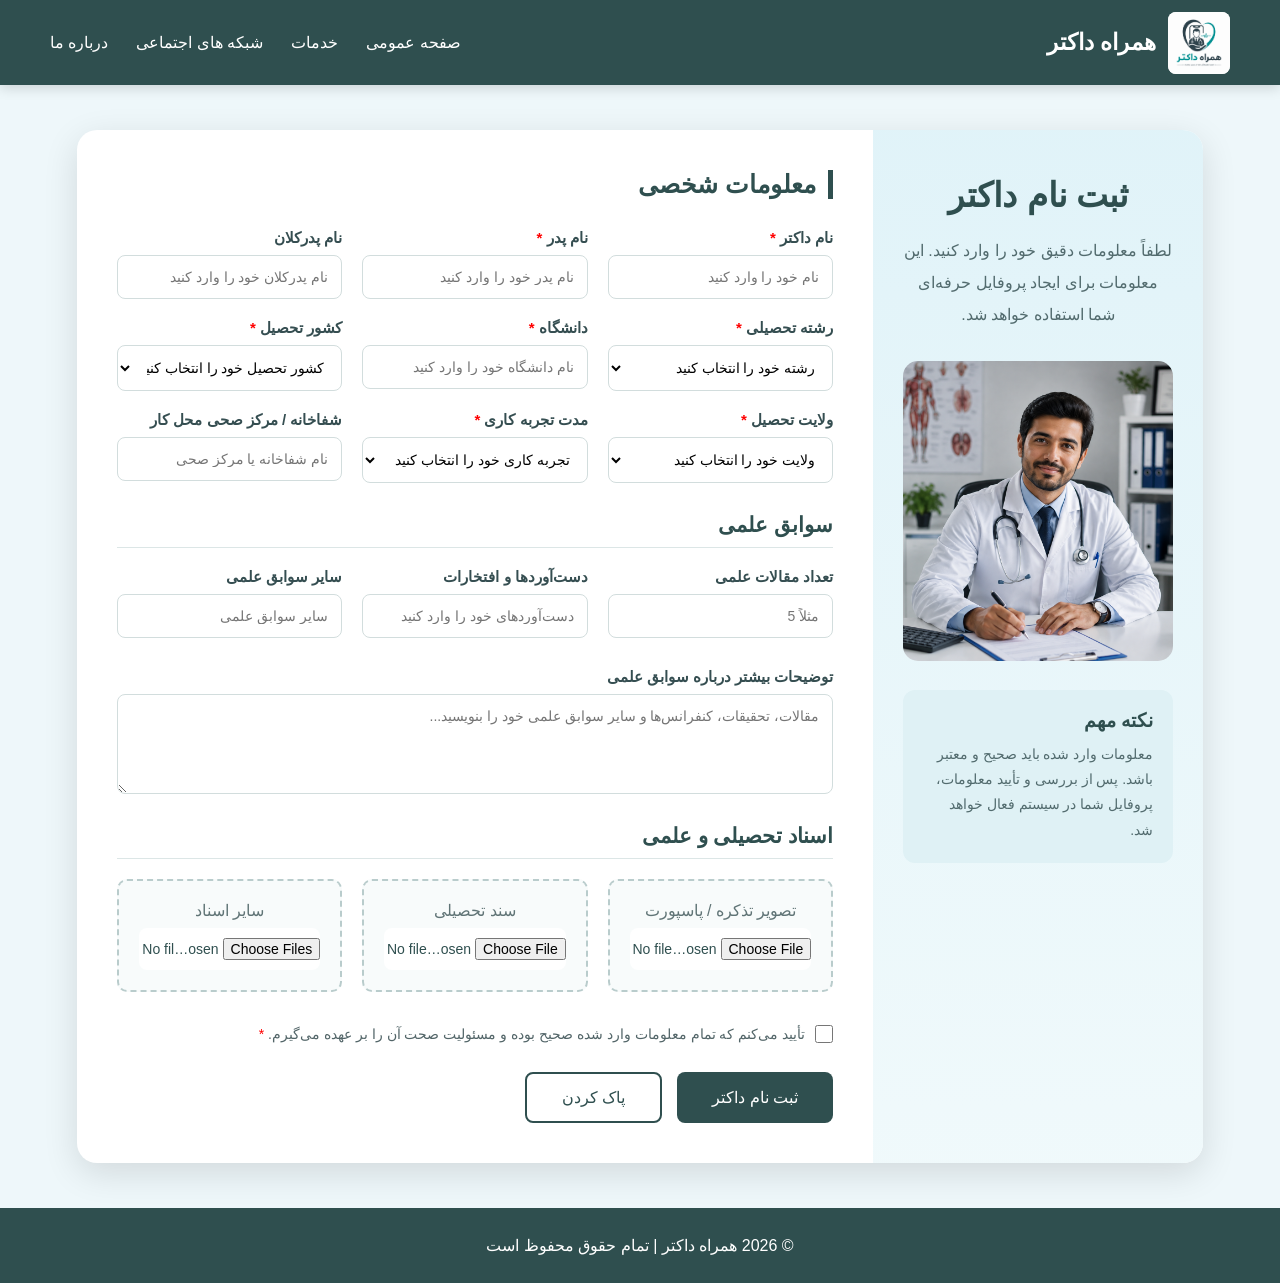
==== Front_web/doctor register/doctor_register.html @ e0de3b91 "front-end Add project file" ====
<!DOCTYPE html>
<html lang="fa" dir="rtl">

<head>
    <meta charset="UTF-8">
    <meta name="viewport" content="width=device-width, initial-scale=1.0">
    <title>ثبت نام داکتر | همراه داکتر</title>
    <link rel="stylesheet" href="doctor_register_style.css">

<script>
    function toggleMenu() {
        const menu = document.getElementById("nav-menu");
        menu.classList.toggle("active");
    }
</script>
</head>

<body>
    <!-- 
         HEADER
     -->
    <header>
        <div class="logo-area">
            <img
                src="/logo/ChatGPT Image Aug 7, 2026, 09_49_14 PM.png"
                alt="لوگوی همراه داکتر"
                class="logo"
            >
            <h2>
                همراه داکتر
            </h2>
        </div>
        <button class="menu-btn" onclick="toggleMenu()">
            ☰
        </button>
        <nav id="nav-menu">

            <a href="/Front_web/index.html">
                صفحه عمومی
            </a>
            <a href="#services">
                خدمات
            </a>
            <a href="#">
                شبکه های اجتماعی
            </a>

            <a href="#">
                درباره ما
            </a>

        </nav>

    </header>



    <!-- 
         MAIN
    = -->

    <main>


        <div class="form-container">


            <!-- 
                 LEFT SIDE
            = -->

            <div class="side-section">


                <h1>
                    ثبت نام داکتر
                </h1>


                <p>
                    لطفاً معلومات دقیق خود را وارد کنید.
                    این معلومات برای ایجاد پروفایل حرفه‌ای
                    شما استفاده خواهد شد.
                </p>


                <img
                    src="/pictures/ChatGPT Image Aug 5, 2026, 10_25_46 PM.png"
                    alt="ثبت نام داکتر"
                    class="doctor-image"
                >


                <div class="important-note">

                    <h3>
                        نکته مهم
                    </h3>

                    <p>
                        معلومات وارد شده باید صحیح و معتبر باشد.
                        پس از بررسی و تأیید معلومات،
                        پروفایل شما در سیستم فعال خواهد شد.
                    </p>

                </div>


            </div>



            <!-- 
                 FORM
            = -->

            <div class="form-section">


                <form
                    action="#"
                    method="post"
                    enctype="multipart/form-data"
                >


                    <!-- Personal Information -->

                    <h2 class="form-title">
                        معلومات شخصی
                    </h2>


                    <div class="form-grid">


                        <div class="form-group">

                            <label>
                                نام داکتر
                                <span class="required">*</span>
                            </label>

                            <input
                                type="text"
                                name="doctor_name"
                                placeholder="نام خود را وارد کنید"
                                required
                            >

                        </div>


                        <div class="form-group">

                            <label>
                                نام پدر
                                <span class="required">*</span>
                            </label>

                            <input
                                type="text"
                                name="father_name"
                                placeholder="نام پدر خود را وارد کنید"
                                required
                            >

                        </div>


                        <div class="form-group">

                            <label>
                                نام پدرکلان
                            </label>

                            <input
                                type="text"
                                name="grandfather_name"
                                placeholder="نام پدرکلان خود را وارد کنید"
                            >

                        </div>


                        <div class="form-group">

                            <label>
                                رشته تحصیلی
                                <span class="required">*</span>
                            </label>

                            <select
                                name="specialty"
                                required
                            >

                                <option value="">
                                    رشته خود را انتخاب کنید
                                </option>

                                <option>
                                    طب عمومی
                                </option>

                                <option>
                                    داخله
                                </option>

                                <option>
                                    جراحی
                                </option>

                                <option>
                                    قلب
                                </option>

                                <option>
                                    اطفال
                                </option>

                                <option>
                                    نسایی ولادی
                                </option>

                                <option>
                                    چشم
                                </option>

                                <option>
                                    گوش و گلو
                                </option>

                                <option>
                                    جلدی
                                </option>

                            </select>

                        </div>


                        <div class="form-group">

                            <label>
                                دانشگاه
                                <span class="required">*</span>
                            </label>

                            <input
                                type="text"
                                name="university"
                                placeholder="نام دانشگاه خود را وارد کنید"
                                required
                            >

                        </div>


                        <div class="form-group">

                            <label>
                                کشور تحصیل
                                <span class="required">*</span>
                            </label>

                            <select
                                name="study_country"
                                required
                            >

                                <option value="">
                                    کشور تحصیل خود را انتخاب کنید
                                </option>

                                <option>
                                    افغانستان
                                </option>

                                <option>
                                    ایران
                                </option>

                                <option>
                                    پاکستان
                                </option>

                                <option>
                                    هند
                                </option>

                                <option>
                                    ترکیه
                                </option>

                                <option>
                                    سایر
                                </option>

                            </select>

                        </div>


                        <div class="form-group">

                            <label>
                                ولایت تحصیل
                                <span class="required">*</span>
                            </label>

                            <select
                                name="study_province"
                                required
                            >

                                <option value="">
                                    ولایت خود را انتخاب کنید
                                </option>

                                <option>
                                    کابل
                                </option>

                                <option>
                                    هرات
                                </option>

                                <option>
                                    بلخ
                                </option>

                                <option>
                                    قندهار
                                </option>

                                <option>
                                    ننگرهار
                                </option>

                                <option>
                                    سایر
                                </option>

                            </select>

                        </div>


                        <div class="form-group">

                            <label>
                                مدت تجربه کاری
                                <span class="required">*</span>
                            </label>

                            <select
                                name="experience"
                                required
                            >

                                <option value="">
                                    تجربه کاری خود را انتخاب کنید
                                </option>

                                <option>
                                    کمتر از 1 سال
                                </option>

                                <option>
                                    1 تا 3 سال
                                </option>

                                <option>
                                    3 تا 5 سال
                                </option>

                                <option>
                                    5 تا 10 سال
                                </option>

                                <option>
                                    بیشتر از 10 سال
                                </option>

                            </select>

                        </div>


                        <div class="form-group">

                            <label>
                                شفاخانه / مرکز صحی محل کار
                            </label>

                            <input
                                type="text"
                                name="hospital"
                                placeholder="نام شفاخانه یا مرکز صحی"
                            >

                        </div>

                    </div>



                    <!-- Academic Information -->

                    <h2 class="form-section-title">
                        سوابق علمی
                    </h2>


                    <div class="form-grid">


                        <div class="form-group">

                            <label>
                                تعداد مقالات علمی
                            </label>

                            <input
                                type="number"
                                name="articles"
                                min="0"
                                placeholder="مثلاً 5"
                            >

                        </div>


                        <div class="form-group">

                            <label>
                                دست‌آوردها و افتخارات
                            </label>

                            <input
                                type="text"
                                name="achievements"
                                placeholder="دست‌آوردهای خود را وارد کنید"
                            >

                        </div>


                        <div class="form-group">

                            <label>
                                سایر سوابق علمی
                            </label>

                            <input
                                type="text"
                                name="academic_records"
                                placeholder="سایر سوابق علمی"
                            >

                        </div>

                    </div>



                    <!-- Description -->

                    <div class="form-group">

                        <label>
                            توضیحات بیشتر درباره سوابق علمی
                        </label>

                        <textarea
                            name="academic_description"
                            placeholder="مقالات، تحقیقات، کنفرانس‌ها و سایر سوابق علمی خود را بنویسید..."
                        ></textarea>

                    </div>



                    <!-- Documents -->

                    <h2 class="form-section-title">
                        اسناد تحصیلی و علمی
                    </h2>


                    <div class="form-grid">


                        <div class="upload-box">

                            <span class="upload-text">
                                تصویر تذکره / پاسپورت
                            </span>

                            <input
                                type="file"
                                name="identity_document"
                                accept=".jpg,.jpeg,.png,.pdf"
                            >

                        </div>


                        <div class="upload-box">

                            <span class="upload-text">
                                سند تحصیلی
                            </span>

                            <input
                                type="file"
                                name="education_document"
                                accept=".jpg,.jpeg,.png,.pdf"
                            >

                        </div>


                        <div class="upload-box">

                            <span class="upload-text">
                                سایر اسناد
                            </span>

                            <input
                                type="file"
                                name="other_documents"
                                accept=".jpg,.jpeg,.png,.pdf"
                                multiple
                            >

                        </div>


                    </div>



                    <!-- Agreement -->

                    <div class="agreement">

                        <input
                            type="checkbox"
                            id="agreement"
                            required
                        >

                        <label for="agreement">

                            تأیید می‌کنم که تمام معلومات وارد شده
                            صحیح بوده و مسئولیت صحت آن را بر عهده
                            می‌گیرم.

                            <span class="required">*</span>

                        </label>

                    </div>



                    <!-- Buttons -->

                    <div class="buttons">

                        <button
                            type="submit"
                            class="submit-btn"
                        >
                            ثبت نام داکتر
                        </button>


                        <button
                            type="reset"
                            class="reset-btn"
                        >
                            پاک کردن
                        </button>

                    </div>


                </form>

            </div>


        </div>

    </main>



    <!-- 
         FOOTER
    = -->

    <footer>

        <p>
            © 2026 همراه داکتر | تمام حقوق محفوظ است
        </p>

    </footer>


</body>

</html>
---- Front_web/doctor register/doctor_register_style.css ----
* {
    box-sizing: border-box;
    margin: 0;
    padding: 0;
}

html {
    scroll-behavior: smooth;
}

body {
    min-height: 100vh;
    font-family:Arial, serif, sans-serif;
    background-color: #eef7fa;
    color: darkslategrey;

    display: flex;
    flex-direction: column;
}


/* 
    HEADER
    */

header {
    height: 85px;

    background-color: darkslategrey;

    display: flex;
    align-items: center;
    justify-content: space-between;

    padding: 0 50px;

    position: sticky;
    top: 0;
    z-index: 1000;
    box-shadow: 0 3px 12px rgba(0, 0, 0, 0.15);
}


.logo-area {
    display: flex;
    align-items: center;

    gap: 12px;
}


.logo {
    width: 62px;
    height: 62px;

    object-fit: contain;

    background-color: white;

    border-radius: 8px;
}


.logo-area h2 {
    color: white;

    font-size: 23px;
}


nav {
    display: flex;

    align-items: center;

    gap: 28px;
}


nav a {
    color: white;

    text-decoration: none;

    font-size: 16px;

    transition: 0.3s;
}


nav a:hover {
    color: #7ed6d1;
}


/* 
    MAIN
 */

main {
    flex: 1;

    padding: 45px 6%;
}
/* 
    FORM CONTAINER
 */
.form-container {
    max-width: 1250px;
    margin: auto;
    background-color: white;
    border-radius: 20px;
    overflow: hidden;
    box-shadow:
        0 10px 35px rgba(0, 0, 0, 0.12);
    display: grid;
    grid-template-columns: 330px 1fr;
}
/* 
    LEFT SIDE
 */
.side-section {
    background:
        linear-gradient(
            rgba(222, 242, 248, 0.92),
            rgba(239, 249, 251, 0.95)
        );
    padding: 45px 30px;
    text-align: center;
}

.side-section h1 {
    color: darkslategrey;
    font-size: 34px;
    margin-bottom: 20px;
}

.side-section p {
    color: #526b6e;
    line-height: 2;
    margin-bottom: 30px;
}
.doctor-image {
    width: 100%;
    max-width: 270px;
    height: 300px;
    object-fit: cover;
    border-radius: 15px;
    margin-bottom: 25px;
}

.important-note {
    background-color: #dff1f5;
    border-radius: 12px;
    padding: 20px;
    text-align: right;
}
.important-note h3 {
    color: darkslategrey;
    margin-bottom: 10px;
}
.important-note p {
    font-size: 14px;
    line-height: 1.8;
    margin: 0;
}
/* 
    FORM
 */

.form-section {
    padding: 40px;
}
.form-title {
    color: darkslategrey;
    font-size: 25px;
    margin-bottom: 30px;
    border-right: 5px solid darkslategrey;
    padding-right: 12px;
}
/* 
    FORM GROUP
 */
.form-grid {
    display: grid;
    grid-template-columns:
        repeat(3, 1fr);
    gap: 20px;
    margin-bottom: 30px;
}
.form-group {
    display: flex;
    flex-direction: column;
    gap: 8px;
}
.form-group label {
    font-size: 15px;
    font-weight: bold;
    color: #354e51;
}
.required {
    color: red;
}
input,
select,
textarea {
    width: 100%;
    padding: 13px;
    border: 1px solid #d2dddd;
    border-radius: 8px;
    font-family: inherit;
    font-size: 14px;
    outline: none;
    transition: 0.3s;
    background-color: white;
}
input:focus,
select:focus,
textarea:focus {
    border-color: darkslategrey;
    box-shadow:
        0 0 0 3px rgba(47, 79, 79, 0.1);
}
textarea {
    resize: vertical;
    min-height: 100px;
}
/* 
    SECTION DIVIDER
 */
.form-section-title {
    color: darkslategrey;
    font-size: 21px;
    margin: 30px 0 20px;
    padding-bottom: 10px;
    border-bottom: 1px solid #dce6e6;
}
/* 
    FILE UPLOAD
 */
.upload-box {
    border: 2px dashed #b9cccc;
    border-radius: 10px;
    padding: 20px;
    text-align: center;
    background-color: #f8fbfb;
    transition: 0.3s;
}
.upload-box:hover {
    border-color: darkslategrey;
    background-color: #f0f7f7;
}
.upload-box input {
    border: none;
    padding: 10px 0;
}
.upload-text {
    display: block;
    color: #607476;
    margin-bottom: 8px;
}
/* 
    CHECKBOX
 */
.agreement {
    display: flex;
    align-items: flex-start;
    gap: 10px;
    margin: 25px 0;
}
.agreement input {
    width: 18px;
    height: 18px;
    margin-top: 3px;
}
.agreement label {
    font-size: 14px;
    line-height: 1.8;
    color: #526568;
}
/* 
    BUTTONS
 */

.menu-btn {
    display: none;
    background: none;
    border: none;
    color: white;
    font-size: 30px;
    cursor: pointer;
}

.buttons {
    display: flex;
    justify-content: flex-start;
    gap: 15px;
    margin-top: 25px;
}
button {
    border: none;
    padding: 14px 35px;
    border-radius: 8px;
    font-family: inherit;
    font-size: 16px;
    cursor: pointer;
    transition: 0.3s;
}
.submit-btn {
    background-color: darkslategrey;
    color: white;
}
.submit-btn:hover {
    background-color: #203637;
    transform: translateY(-2px);
}
.reset-btn {
    background-color: white;
    color: darkslategrey;
    border: 2px solid darkslategrey;
}
.reset-btn:hover {
    background-color: darkslategrey;
    color: white;
}
/* 
    FOOTER
 */
footer {
    min-height: 75px;
    background-color: darkslategrey;
    color: white;
    display: flex;
    justify-content: center;
    align-items: center;
    text-align: center;
    padding: 15px;
}
/* 
    RESPONSIVE
 */
@media (max-width: 1000px) {
    .form-container {
        grid-template-columns: 1fr;
    }
    .side-section {
        padding: 30px;
    }
    .doctor-image {
        height: 250px;
    }
    .form-grid {
        grid-template-columns:
            repeat(2, 1fr);
    }
}
/* this is for resposive in mobile phone  */
@media (max-width: 700px) {
    /* header {
        height: auto;
        padding: 15px;
        flex-direction: column;
        gap: 15px;
    }
    nav {
        flex-wrap: wrap;
        justify-content: center;
        gap: 12px;
    }
    nav a {
        font-size: 13px;
    } */

    /* this is for test to show the menu */
    header {
        min-height: 75px;
        padding: 10px 20px;
        flex-direction: row;
        position: relative;
    }
    .logo {
        width: 50px;
        height: 50px;
    }
    .logo-area h2 {
        font-size: 18px;
    }
    /* نمایش دکمه Menu */
    .menu-btn {
        display: block;
    }
    /* مخفی کردن منو */
    nav {
        display: none;
        position: absolute;
        top: 75px;
        right: 0;
        width: 100%;
        background-color: darkslategrey;
        flex-direction: column;
        gap: 0;
        padding: 10px 0;
    }
    /* وقتی Menu باز شد */
    nav.active {
        display: flex;
    }
    nav a {
        width: 100%;
        text-align: center;
        padding: 15px;
        border-bottom: 1px solid
            rgba(255, 255, 255, 0.1);
    }
    main {
        padding: 25px 15px;
    }
    .form-section {
        padding: 25px 18px;
    }
    .form-grid {
        grid-template-columns: 1fr;
    }
    .side-section h1 {
        font-size: 28px;
    }
    .buttons {
        flex-direction: column;
    }
    button {
        width: 100%;
    }
}
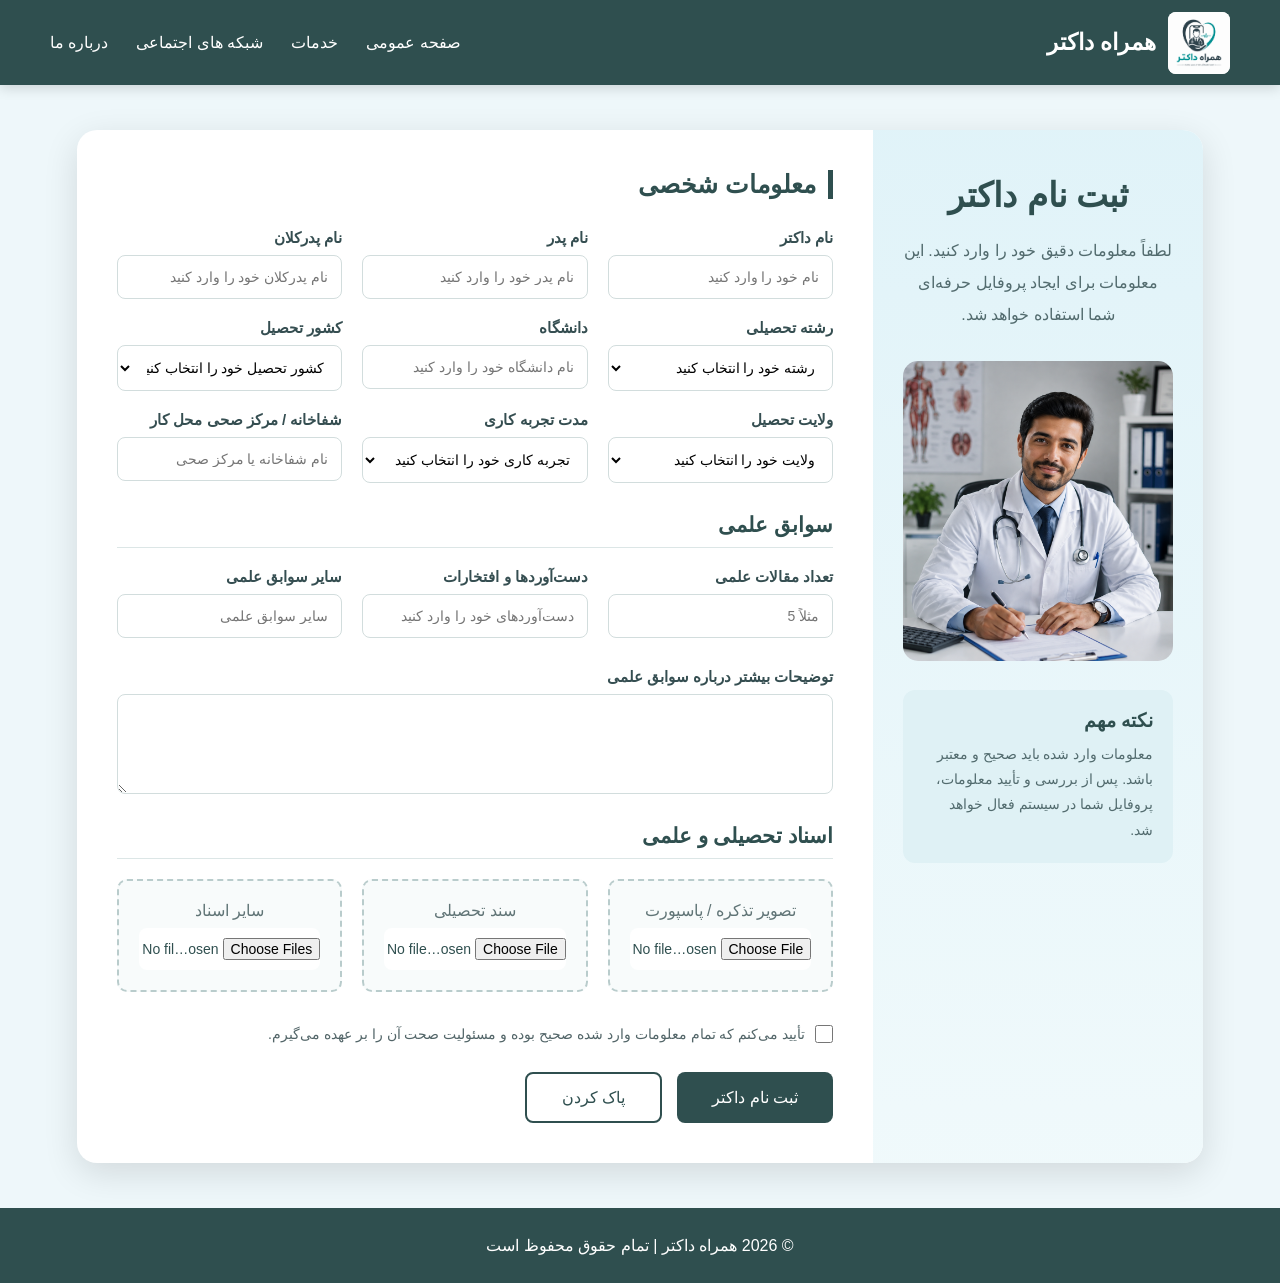
==== commit a7b2bb5b: "Update doctor_register.html" ====
--- a/Front_web/doctor register/doctor_register.html
+++ b/Front_web/doctor register/doctor_register.html
@@ -24,177 +24,86 @@
         <div class="logo-area">
             <img
                 src="/logo/ChatGPT Image Aug 7, 2026, 09_49_14 PM.png"
-                alt="لوگوی همراه داکتر"
-                class="logo"
+                alt="لوگوی همراه داکتر" class="logo"
             >
-            <h2>
-                همراه داکتر
-            </h2>
+            <h2> همراه داکتر</h2>
         </div>
         <button class="menu-btn" onclick="toggleMenu()">
             ☰
         </button>
         <nav id="nav-menu">
-
-            <a href="/Front_web/index.html">
-                صفحه عمومی
-            </a>
-            <a href="#services">
-                خدمات
-            </a>
-            <a href="#">
-                شبکه های اجتماعی
-            </a>
-
-            <a href="#">
-                درباره ما
-            </a>
-
+            <a href="/Front_web/index.html"> صفحه عمومی</a>
+
+            <a href="#services"> خدمات</a>
+
+            <a href="#"> شبکه های اجتماعی</a>
+
+            <a href="#">درباره ما</a>
         </nav>
-
     </header>
-
-
-
     <!-- 
          MAIN
     = -->
-
     <main>
-
-
         <div class="form-container">
-
-
             <!-- 
                  LEFT SIDE
             = -->
-
             <div class="side-section">
-
-
-                <h1>
-                    ثبت نام داکتر
-                </h1>
-
-
+                <h1>ثبت نام داکتر</h1>
                 <p>
                     لطفاً معلومات دقیق خود را وارد کنید.
                     این معلومات برای ایجاد پروفایل حرفه‌ای
                     شما استفاده خواهد شد.
                 </p>
-
-
                 <img
                     src="/pictures/ChatGPT Image Aug 5, 2026, 10_25_46 PM.png"
-                    alt="ثبت نام داکتر"
-                    class="doctor-image"
-                >
-
-
+                    alt="ثبت نام داکتر" class="doctor-image"
+                    >
                 <div class="important-note">
 
-                    <h3>
-                        نکته مهم
-                    </h3>
-
+                    <h3>نکته مهم</h3>
                     <p>
                         معلومات وارد شده باید صحیح و معتبر باشد.
                         پس از بررسی و تأیید معلومات،
                         پروفایل شما در سیستم فعال خواهد شد.
                     </p>
-
                 </div>
-
-
             </div>
-
-
-
             <!-- 
                  FORM
             = -->
-
             <div class="form-section">
 
-
-                <form
-                    action="#"
-                    method="post"
-                    enctype="multipart/form-data"
-                >
-
-
+                <form action="#" method="post" enctype="multipart/form-data">
                     <!-- Personal Information -->
-
-                    <h2 class="form-title">
-                        معلومات شخصی
-                    </h2>
-
+                    <h2 class="form-title">معلومات شخصی </h2>
 
                     <div class="form-grid">
-
-
-                        <div class="form-group">
-
-                            <label>
-                                نام داکتر
-                                <span class="required">*</span>
-                            </label>
-
-                            <input
-                                type="text"
-                                name="doctor_name"
-                                placeholder="نام خود را وارد کنید"
-                                required
-                            >
-
-                        </div>
-
-
-                        <div class="form-group">
-
+                        <div class="form-group">
+                            <label> نام داکتر</label>
+
+                            <input type="text" name="doctor_name" placeholder="نام خود را وارد کنید" required>
+                        </div>
+                        <div class="form-group">
                             <label>
                                 نام پدر
-                                <span class="required">*</span>
-                            </label>
-
-                            <input
-                                type="text"
-                                name="father_name"
-                                placeholder="نام پدر خود را وارد کنید"
-                                required
-                            >
-
-                        </div>
-
-
-                        <div class="form-group">
-
+                            </label>
+                            <input type="text" name="father_name" placeholder="نام پدر خود را وارد کنید" required>
+                        </div>
+                        <div class="form-group">
                             <label>
                                 نام پدرکلان
                             </label>
-
-                            <input
-                                type="text"
-                                name="grandfather_name"
-                                placeholder="نام پدرکلان خود را وارد کنید"
-                            >
-
-                        </div>
-
-
+                            <input type="text" name="grandfather_name" placeholder="نام پدرکلان خود را وارد کنید">
+                        </div>
                         <div class="form-group">
 
                             <label>
                                 رشته تحصیلی
-                                <span class="required">*</span>
-                            </label>
-
-                            <select
-                                name="specialty"
-                                required
-                            >
+                            </label>
+
+                            <select name="specialty" required>
 
                                 <option value="">
                                     رشته خود را انتخاب کنید
@@ -215,11 +124,9 @@
                                 <option>
                                     قلب
                                 </option>
-
                                 <option>
                                     اطفال
                                 </option>
-
                                 <option>
                                     نسایی ولادی
                                 </option>
@@ -245,76 +152,46 @@
 
                             <label>
                                 دانشگاه
-                                <span class="required">*</span>
-                            </label>
-
-                            <input
-                                type="text"
-                                name="university"
-                                placeholder="نام دانشگاه خود را وارد کنید"
-                                required
-                            >
-
-                        </div>
-
-
-                        <div class="form-group">
-
+                            </label>
+
+                            <input type="text" name="university" placeholder="نام دانشگاه خود را وارد کنید" required>
+                        </div>
+                        <div class="form-group">
                             <label>
                                 کشور تحصیل
-                                <span class="required">*</span>
-                            </label>
-
-                            <select
-                                name="study_country"
-                                required
-                            >
-
+                            </label>
+                            <select name="study_country" required>
                                 <option value="">
                                     کشور تحصیل خود را انتخاب کنید
                                 </option>
-
                                 <option>
                                     افغانستان
                                 </option>
-
                                 <option>
                                     ایران
                                 </option>
-
                                 <option>
                                     پاکستان
                                 </option>
-
                                 <option>
                                     هند
                                 </option>
-
                                 <option>
                                     ترکیه
                                 </option>
-
                                 <option>
                                     سایر
                                 </option>
-
                             </select>
 
                         </div>
-
-
                         <div class="form-group">
 
                             <label>
                                 ولایت تحصیل
-                                <span class="required">*</span>
-                            </label>
-
-                            <select
-                                name="study_province"
-                                required
-                            >
-
+                            </label>
+
+                            <select name="study_province" required>
                                 <option value="">
                                     ولایت خود را انتخاب کنید
                                 </option>
@@ -352,267 +229,126 @@
 
                             <label>
                                 مدت تجربه کاری
-                                <span class="required">*</span>
-                            </label>
-
-                            <select
-                                name="experience"
-                                required
-                            >
-
+                            </label>
+
+                            <select name="experience" required>
                                 <option value="">
                                     تجربه کاری خود را انتخاب کنید
                                 </option>
-
                                 <option>
                                     کمتر از 1 سال
                                 </option>
-
                                 <option>
                                     1 تا 3 سال
                                 </option>
-
                                 <option>
                                     3 تا 5 سال
                                 </option>
-
                                 <option>
                                     5 تا 10 سال
                                 </option>
-
                                 <option>
                                     بیشتر از 10 سال
                                 </option>
-
                             </select>
-
-                        </div>
-
-
-                        <div class="form-group">
-
+                        </div>
+                        <div class="form-group">
                             <label>
                                 شفاخانه / مرکز صحی محل کار
                             </label>
-
-                            <input
-                                type="text"
-                                name="hospital"
-                                placeholder="نام شفاخانه یا مرکز صحی"
-                            >
-
-                        </div>
-
-                    </div>
-
-
+                            <input type="text" name="hospital" placeholder="نام شفاخانه یا مرکز صحی">
+                        </div>
+                    </div>
 
                     <!-- Academic Information -->
-
                     <h2 class="form-section-title">
                         سوابق علمی
                     </h2>
-
-
                     <div class="form-grid">
-
-
-                        <div class="form-group">
-
+                        <div class="form-group">
                             <label>
                                 تعداد مقالات علمی
                             </label>
-
-                            <input
-                                type="number"
-                                name="articles"
-                                min="0"
-                                placeholder="مثلاً 5"
-                            >
-
-                        </div>
-
-
-                        <div class="form-group">
-
+                            <input type="number" name="articles" min="0" placeholder="مثلاً 5">
+                        </div>
+                        <div class="form-group">
                             <label>
                                 دست‌آوردها و افتخارات
                             </label>
-
-                            <input
-                                type="text"
-                                name="achievements"
-                                placeholder="دست‌آوردهای خود را وارد کنید"
-                            >
-
-                        </div>
-
-
-                        <div class="form-group">
-
+                            <input type="text" name="achievements" placeholder="دست‌آوردهای خود را وارد کنید">
+                        </div>
+                        <div class="form-group">
                             <label>
                                 سایر سوابق علمی
                             </label>
-
-                            <input
-                                type="text"
-                                name="academic_records"
-                                placeholder="سایر سوابق علمی"
-                            >
-
-                        </div>
-
-                    </div>
-
-
-
+                            <input type="text" name="academic_records" placeholder="سایر سوابق علمی">
+                        </div>
+                    </div>
                     <!-- Description -->
-
                     <div class="form-group">
-
                         <label>
                             توضیحات بیشتر درباره سوابق علمی
                         </label>
-
                         <textarea
-                            name="academic_description"
-                            placeholder="مقالات، تحقیقات، کنفرانس‌ها و سایر سوابق علمی خود را بنویسید..."
-                        ></textarea>
-
-                    </div>
-
-
-
+                            name="academic_description" placeholder="مقالات، تحقیقات، کنفرانس‌ها و سایر سوابق علمی خود را بنویسید...">
+                        </textarea>
+
+                    </div>
                     <!-- Documents -->
-
                     <h2 class="form-section-title">
                         اسناد تحصیلی و علمی
                     </h2>
-
-
                     <div class="form-grid">
-
-
                         <div class="upload-box">
-
                             <span class="upload-text">
                                 تصویر تذکره / پاسپورت
                             </span>
-
-                            <input
-                                type="file"
-                                name="identity_document"
-                                accept=".jpg,.jpeg,.png,.pdf"
-                            >
-
-                        </div>
-
-
+                            <input type="file" name="identity_document" accept=".jpg,.jpeg,.png,.pdf">
+                        </div>
                         <div class="upload-box">
-
                             <span class="upload-text">
                                 سند تحصیلی
                             </span>
-
-                            <input
-                                type="file"
-                                name="education_document"
-                                accept=".jpg,.jpeg,.png,.pdf"
-                            >
-
-                        </div>
-
-
+                            <input type="file" name="education_document" accept=".jpg,.jpeg,.png,.pdf">
+                        </div>
                         <div class="upload-box">
-
                             <span class="upload-text">
                                 سایر اسناد
                             </span>
-
-                            <input
-                                type="file"
-                                name="other_documents"
-                                accept=".jpg,.jpeg,.png,.pdf"
-                                multiple
-                            >
-
-                        </div>
-
-
-                    </div>
-
-
-
+                            <input type="file" name="other_documents" accept=".jpg,.jpeg,.png,.pdf" multiple>
+                        </div>
+                    </div>
                     <!-- Agreement -->
-
                     <div class="agreement">
-
-                        <input
-                            type="checkbox"
-                            id="agreement"
-                            required
-                        >
-
+                        <input type="checkbox" id="agreement" required>
                         <label for="agreement">
-
                             تأیید می‌کنم که تمام معلومات وارد شده
                             صحیح بوده و مسئولیت صحت آن را بر عهده
                             می‌گیرم.
-
-                            <span class="required">*</span>
-
                         </label>
-
-                    </div>
-
-
+                    </div>
 
                     <!-- Buttons -->
-
                     <div class="buttons">
-
-                        <button
-                            type="submit"
-                            class="submit-btn"
-                        >
+                        <button type="submit" class="submit-btn">
                             ثبت نام داکتر
                         </button>
 
-
-                        <button
-                            type="reset"
-                            class="reset-btn"
-                        >
+                        <button type="reset" class="reset-btn">
                             پاک کردن
                         </button>
-
-                    </div>
-
-
+                    </div>
                 </form>
-
             </div>
-
-
         </div>
-
     </main>
-
-
-
     <!-- 
          FOOTER
     = -->
-
     <footer>
-
         <p>
             © 2026 همراه داکتر | تمام حقوق محفوظ است
         </p>
-
     </footer>
-
-
 </body>
-
 </html>
